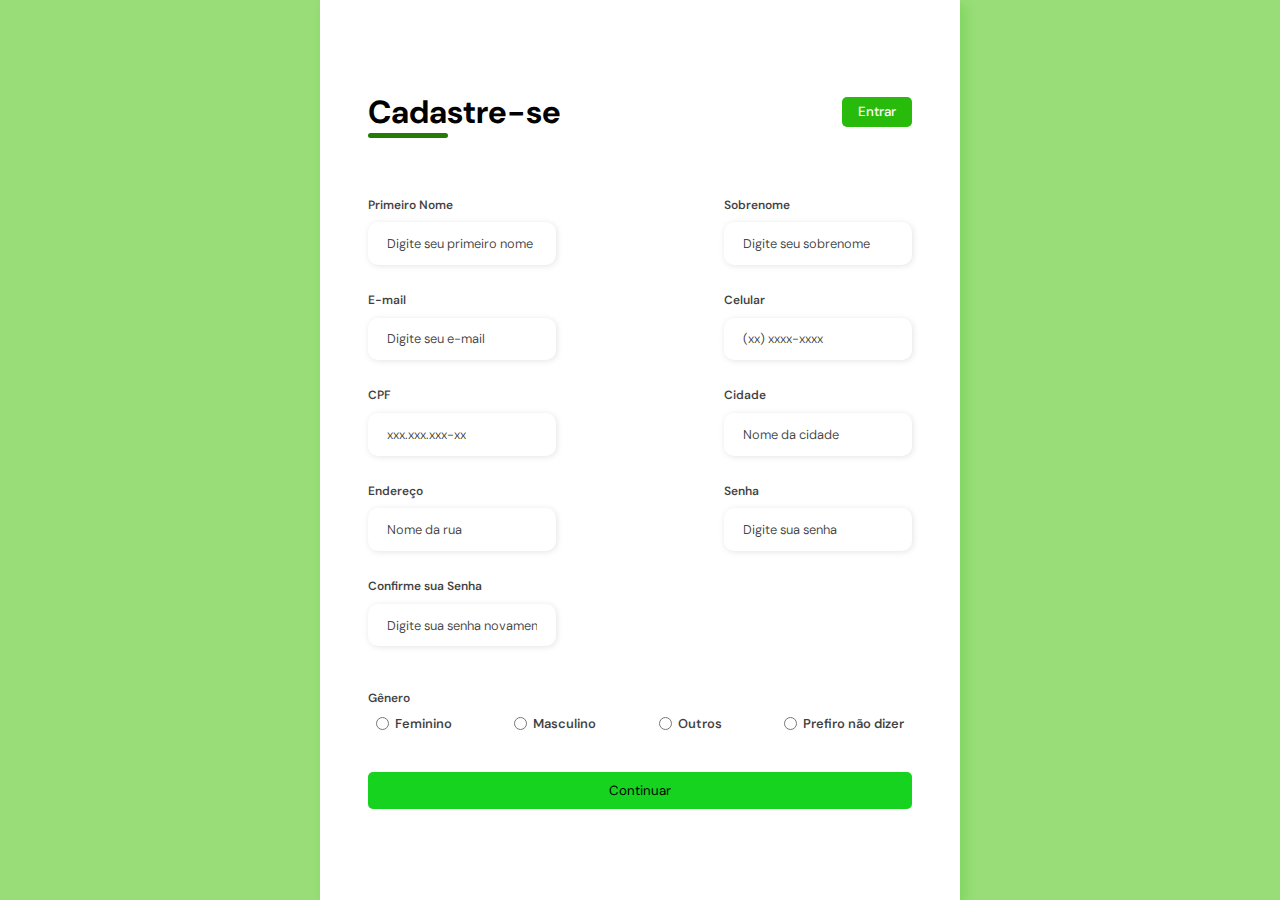
==== frontend/cadastro.html @ d2171c4a "alteracoes no cadastro" ====
<!DOCTYPE html>
<html lang="pt-br">

<head>
    <meta charset="UTF-8">
    <meta http-equiv="X-UA-Compatible" content="IE=edge">
    <meta name="viewport" content="width=device-width, initial-scale=1.0">
    <link rel="stylesheet" href="css/cadastro.css">
    <title>Cadastro</title>
    <style>
        .error-message {
            color: red;
            display: none;
        }
    </style>
    <script>
        function validatePasswords() {
            const password = document.getElementById('password').value;
            const confirmPassword = document.getElementById('confirmPassword').value;
            const errorMessage = document.getElementById('error-message');

            if (password !== confirmPassword) {
                errorMessage.style.display = 'block';
                return false;
            } else {
                errorMessage.style.display = 'none';
                return true;
            }
        }
    </script>
</head>

<body>
    <div class="container">
        <div class="form-image">
            <img src="assets/robo-digita-em-chat-bot-suporte-tecnico.png" alt="">
        </div>
        <div class="form">
            <form action="#" onsubmit="return validatePasswords()">
                <div class="form-header">
                    <div class="title">
                        <h1>Cadastre-se</h1>
                    </div>
                    <div class="login-button">
                        <button><a href="login.html">Entrar</a></button>
                    </div>
                </div>

                <div class="input-group">
                    <div class="input-box">
                        <label for="firstname">Primeiro Nome</label>
                        <input id="firstname" type="text" name="firstname" placeholder="Digite seu primeiro nome" required>
                    </div>

                    <div class="input-box">
                        <label for="lastname">Sobrenome</label>
                        <input id="lastname" type="text" name="lastname" placeholder="Digite seu sobrenome" required>
                    </div>
                    
                    <div class="input-box">
                        <label for="email">E-mail</label>
                        <input id="email" type="email" name="email" placeholder="Digite seu e-mail" required>
                    </div>

                    <div class="input-box">
                        <label for="number">Celular</label>
                        <input id="number" type="tel" name="number" placeholder="(xx) xxxx-xxxx" required>
                    </div>

                    <div class="input-box">
                        <label for="cpf">CPF</label>
                        <input id="cpf" type="text" name="cpf" placeholder="xxx.xxx.xxx-xx" required>
                    </div>

                    <div class="input-box">
                        <label for="city">Cidade</label>
                        <input id="city" type="text" name="city" placeholder="Nome da cidade" required>
                    </div>

                    <div class="input-box">
                        <label for="adress">Endereço</label>
                        <input id="adress" type="text" name="adress" placeholder="Nome da rua" required>
                    </div>

                    <div class="input-box">
                        <label for="password">Senha</label>
                        <input id="password" type="password" name="password" placeholder="Digite sua senha" required>
                    </div>

                    <div class="input-box">
                        <label for="confirmPassword">Confirme sua Senha</label>
                        <input id="confirmPassword" type="password" name="confirmPassword" placeholder="Digite sua senha novamente" required>
                    </div>

                    <div id="error-message" class="error-message">As senhas não coincidem. Tente novamente.</div>
                </div>

                <div class="gender-inputs">
                    <div class="gender-title">
                        <h6>Gênero</h6>
                    </div>

                    <div class="gender-group">
                        <div class="gender-input">
                            <input id="female" type="radio" name="gender">
                            <label for="female">Feminino</label>
                        </div>

                        <div class="gender-input">
                            <input id="male" type="radio" name="gender">
                            <label for="male">Masculino</label>
                        </div>

                        <div class="gender-input">
                            <input id="others" type="radio" name="gender">
                            <label for="others">Outros</label>
                        </div>

                        <div class="gender-input">
                            <input id="none" type="radio" name="gender">
                            <label for="none">Prefiro não dizer</label>
                        </div>
                    </div>
                </div>

                <div class="continue-button">
                    <button type="submit">Continuar</button>
                </div>
            </form>
        </div>
    </div>
</body>

</html>
---- frontend/css/cadastro.css ----
@import url('https://fonts.googleapis.com/css2?family=DM+Sans:ital,opsz,wght@0,9..40,100..1000;1,9..40,100..1000&display=swap');
* {
    padding: 0;
    margin: 0;
    box-sizing: border-box;
    font-family: 'DM Sans', sans-serif;
}

body {
    width: 100%;
    height: 100vh;
    display: flex;
    justify-content: center;
    align-items: center;
    background: #49c41091;
}

.container {
    width: 100%;
    height: 100vh;
    display: flex;
    box-shadow: 5px 5px 10px rgba(33, 190, 2, 0.212);
}

.form-image {
    width: 50%;
    display: flex;
    justify-content: center;
    align-items: center;
    background-color: #e6d3a8d7;
    padding: 1rem;
}

.form-image img {
    width: 30rem;
}

.form {
    width: 50%;
    display: flex;
    flex-direction: column;
    justify-content: center;
    align-items: center;
    background-color: #fff;
    padding: 3rem;
}

.form-header {
    margin-bottom: 3rem;
    display: flex;
    justify-content: space-between;
}

.login-button {
    display: flex;
    align-items: center;
}

.login-button button {
    border: none;
    background-color: #28bb0b;
    padding: 0.4rem 1rem;
    border-radius: 5px;
    cursor: pointer;
}

.login-button button:hover {
    background-color: #42dd13f1;
}

.login-button button a {
    text-decoration: none;
    font-weight: 500;
    color: #fff;
}

.form-header h1::after {
    content: '';
    display: block;
    width: 5rem;
    height: 0.3rem;
    background-color: #227c07;
    margin: 0 auto;
    position: absolute;
    border-radius: 10px;
}

.input-group {
    display: flex;
    flex-wrap: wrap;
    justify-content: space-between;
    padding: 1rem 0;
}

.input-box {
    display: flex;
    flex-direction: column;
    margin-bottom: 1.1rem;
}

.input-box input {
    margin: 0.6rem 0;
    padding: 0.8rem 1.2rem;
    border: none;
    border-radius: 10px;
    box-shadow: 1px 1px 6px #0000001c;
    font-size: 0.8rem;
}

.input-box input:hover {
    background-color: #eeeeee75;
}

.input-box input:focus-visible {
    outline: 1px solid #2ace32;
}

.input-box label,
.gender-title h6 {
    font-size: 0.75rem;
    font-weight: 600;
    color: #000000c0;
}

.input-box input::placeholder {
    color: #000000be;
}

.gender-group {
    display: flex;
    justify-content: space-between;
    margin-top: 0.62rem;
    padding: 0 .5rem;
}

.gender-input {
    display: flex;
    align-items: center;
}

.gender-input input {
    margin-right: 0.35rem;
}

.gender-input label {
    font-size: 0.81rem;
    font-weight: 600;
    color: #000000c0;
}

.continue-button button {
    width: 100%;
    margin-top: 2.5rem;
    border: none;
    background-color: #16d31f;
    padding: 0.62rem;
    border-radius: 5px;
    cursor: pointer;
}

.continue-button button:hover {
    background-color: #26dd0ef1;
}

.continue-button button a {
    text-decoration: none;
    font-size: 0.93rem;
    font-weight: 500;
    color: #fff;
}

@media screen and (max-width: 1330px) {
    .form-image {
        display: none;
    }
    .container {
        width: 50%;
    }
    .form {
        width: 100%;
    }
}

@media screen and (max-width: 1064px) {
    .container {
        width: 90%;
        height: auto;
    }
    .input-group {
        flex-direction: column;
        z-index: 5;
        padding-right: 5rem;
        max-height: 10rem;
        overflow-y: scroll;
        flex-wrap: nowrap;
    }
    .gender-inputs {
        margin-top: 2rem;
    }
    .gender-group {
        flex-direction: column;
    }
    .gender-title h6 {
        margin: 0;
    }
    .gender-input {
        margin-top: 0.5rem;
    }
}
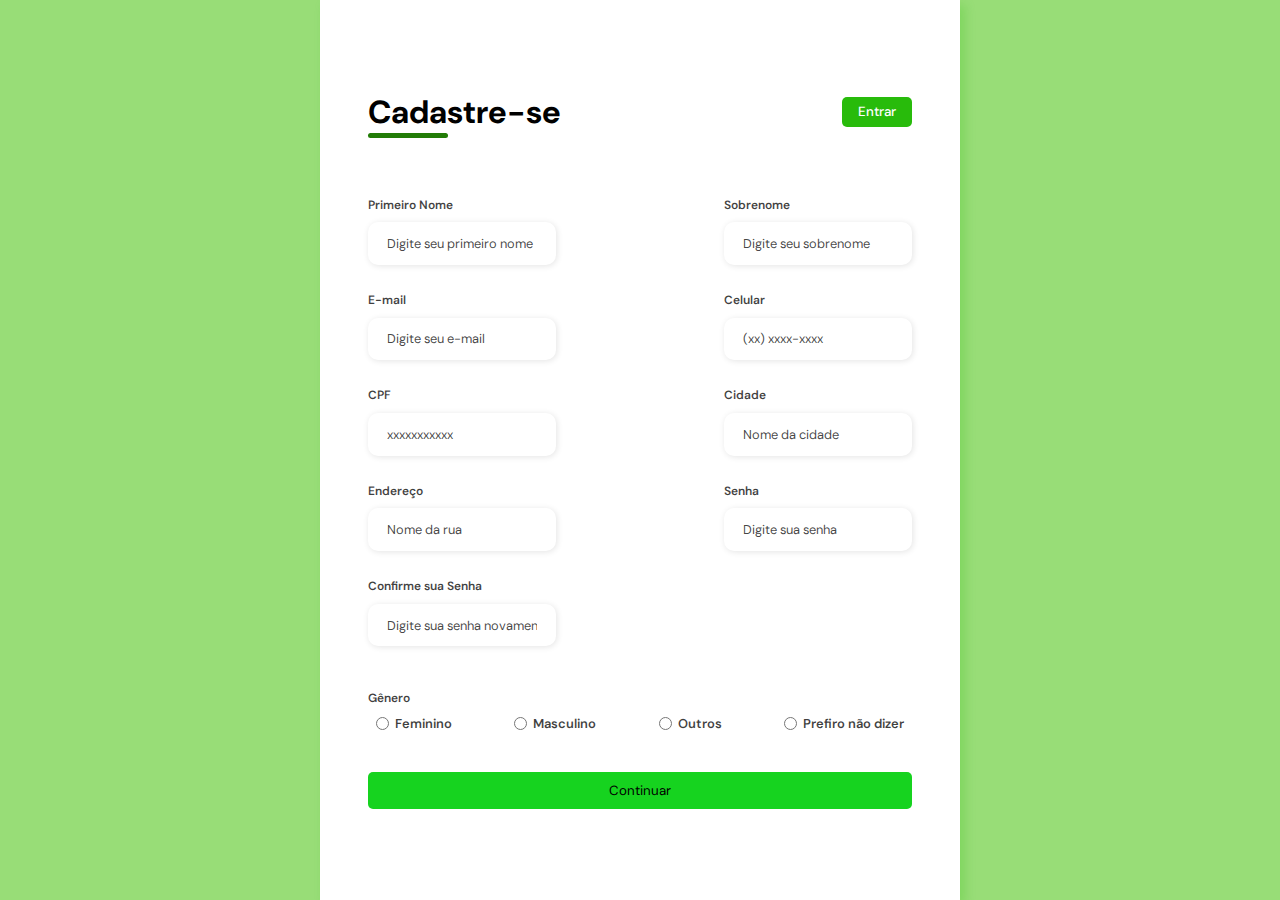
==== commit 7cc4ede2: "atualizacao cadastro teste" ====
--- a/frontend/cadastro.html
+++ b/frontend/cadastro.html
@@ -13,21 +13,6 @@
             display: none;
         }
     </style>
-    <script>
-        function validatePasswords() {
-            const password = document.getElementById('password').value;
-            const confirmPassword = document.getElementById('confirmPassword').value;
-            const errorMessage = document.getElementById('error-message');
-
-            if (password !== confirmPassword) {
-                errorMessage.style.display = 'block';
-                return false;
-            } else {
-                errorMessage.style.display = 'none';
-                return true;
-            }
-        }
-    </script>
 </head>
 
 <body>
@@ -36,7 +21,7 @@
             <img src="assets/robo-digita-em-chat-bot-suporte-tecnico.png" alt="">
         </div>
         <div class="form">
-            <form action="#" onsubmit="return validatePasswords()">
+            <form id="registrationForm">
                 <div class="form-header">
                     <div class="title">
                         <h1>Cadastre-se</h1>
@@ -69,7 +54,7 @@
 
                     <div class="input-box">
                         <label for="cpf">CPF</label>
-                        <input id="cpf" type="text" name="cpf" placeholder="xxx.xxx.xxx-xx" required>
+                        <input id="cpf" type="text" name="cpf" placeholder="xxxxxxxxxxx" required>
                     </div>
 
                     <div class="input-box">
@@ -102,22 +87,22 @@
 
                     <div class="gender-group">
                         <div class="gender-input">
-                            <input id="female" type="radio" name="gender">
+                            <input id="female" type="radio" name="gender" value="FEMININO" required>
                             <label for="female">Feminino</label>
                         </div>
 
                         <div class="gender-input">
-                            <input id="male" type="radio" name="gender">
+                            <input id="male" type="radio" name="gender" value="MASCULINO" required>
                             <label for="male">Masculino</label>
                         </div>
 
                         <div class="gender-input">
-                            <input id="others" type="radio" name="gender">
+                            <input id="others" type="radio" name="gender" value="OUTROS" required>
                             <label for="others">Outros</label>
                         </div>
 
                         <div class="gender-input">
-                            <input id="none" type="radio" name="gender">
+                            <input id="none" type="radio" name="gender" value="NAO_DECLARADO" required>
                             <label for="none">Prefiro não dizer</label>
                         </div>
                     </div>
@@ -129,6 +114,7 @@
             </form>
         </div>
     </div>
+
+    <script src="js/cadastro.js"></script>
 </body>
-
 </html>
